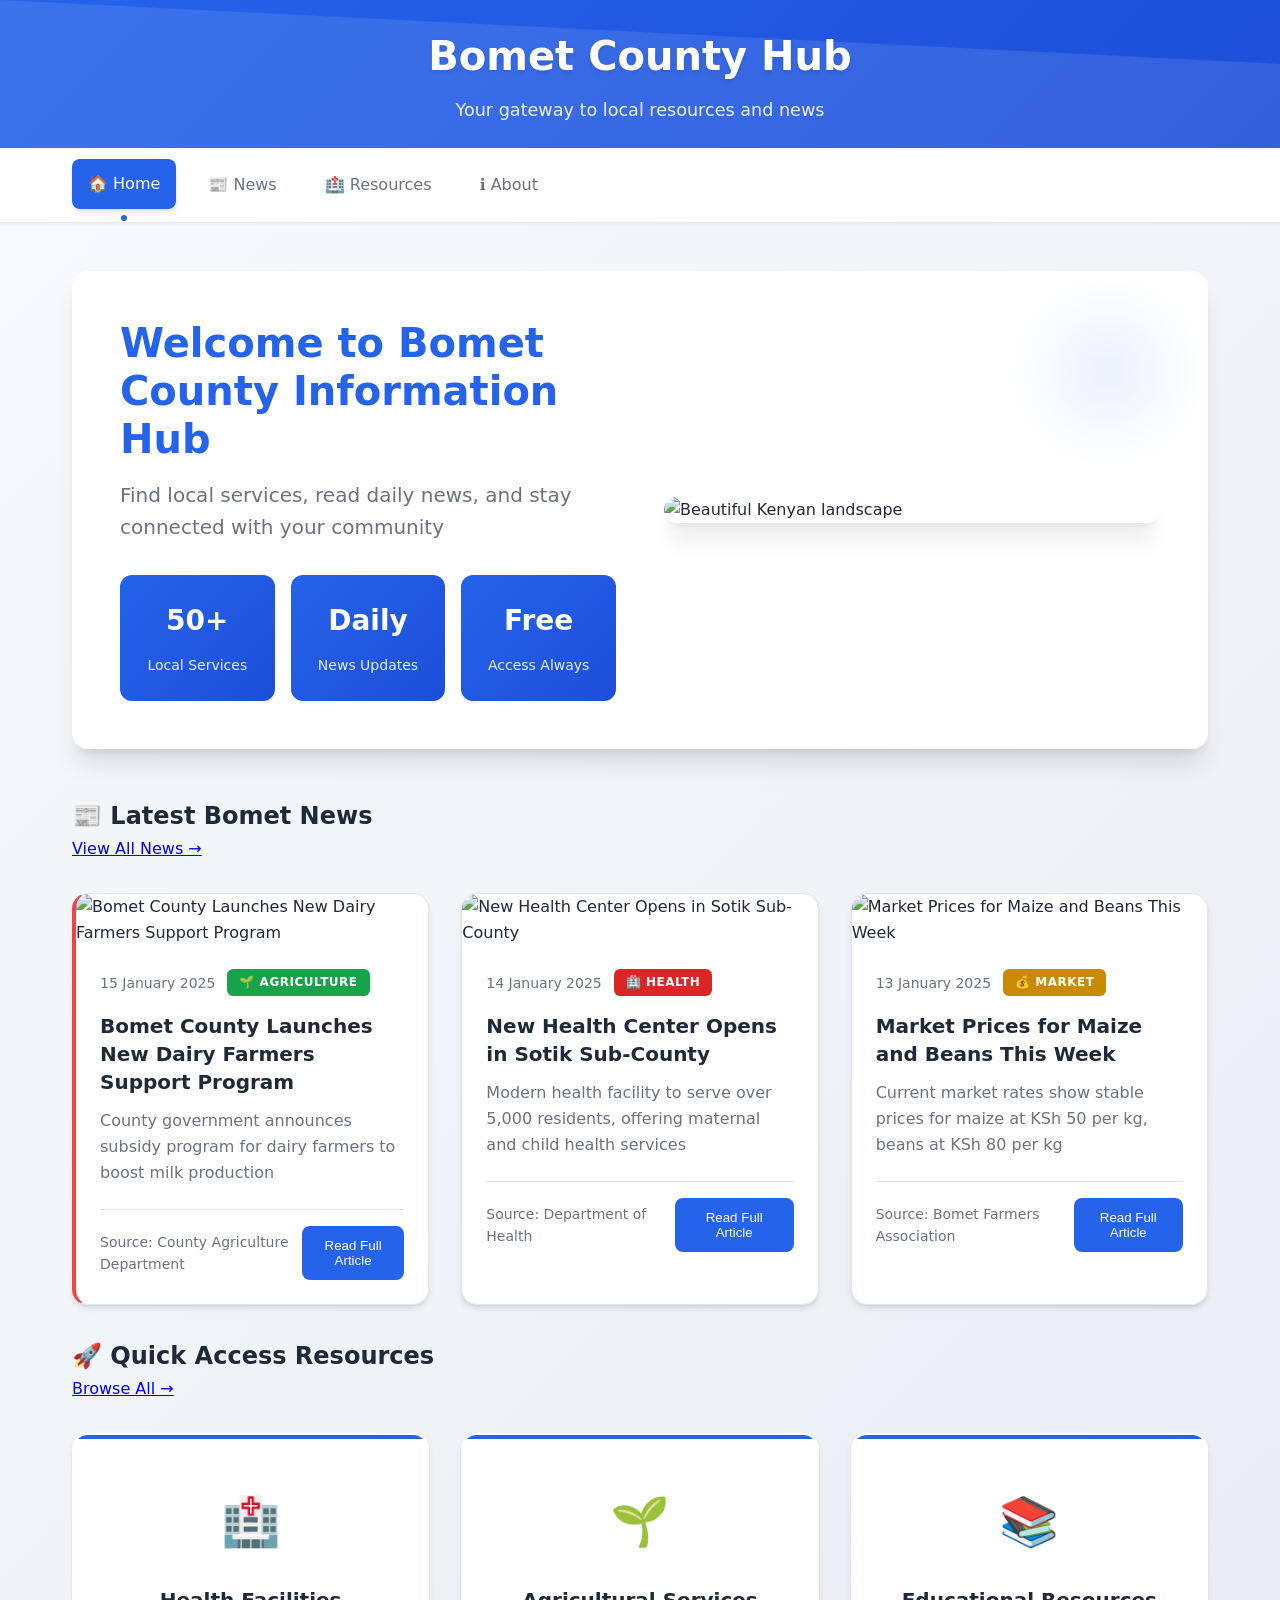
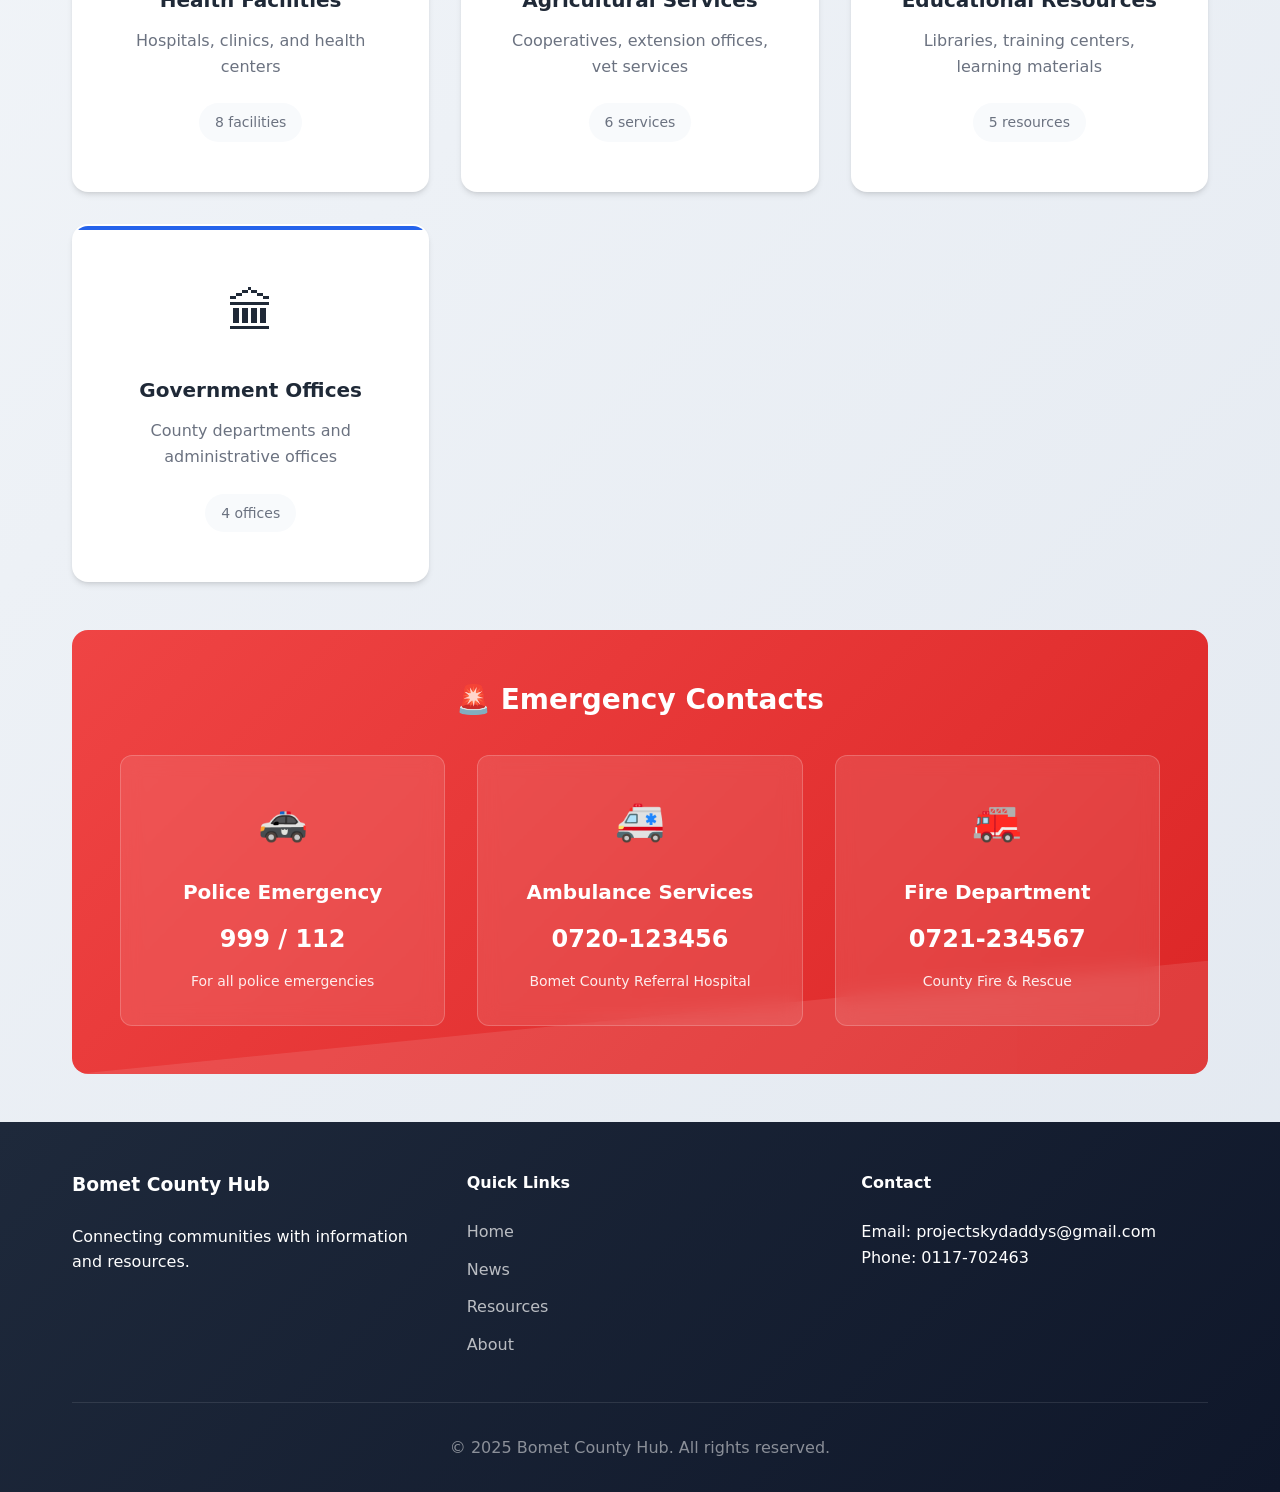
==== index.html @ f6762927 "Add files via upload" ====
<!DOCTYPE html>
<html lang="en">
<head>
    <meta charset="UTF-8">
    <meta name="viewport" content="width=device-width, initial-scale=1.0">
    <title>Bomet County Hub - Resources & News</title>
    <link rel="stylesheet" href="css/style.css">
    <link rel="icon" href="images/favicon.ico">
</head>
<body>
    <!-- Header -->
    <header class="header">
        <div class="container">
            <div class="logo-section">
                <h1 class="site-title">Bomet County Hub</h1>
                <p class="site-tagline">Your gateway to local resources and news</p>
            </div>
        </div>
    </header>

    <!-- Navigation -->
    <nav class="navbar">
        <div class="container">
            <div class="nav-links">
                <a href="index.html" class="nav-link active">🏠 Home</a>
                <a href="news.html" class="nav-link">📰 News</a>
                <a href="resources.html" class="nav-link">🏥 Resources</a>
                <a href="about.html" class="nav-link">ℹ About</a>
            </div>
        </div>
    </nav>

    <!-- Main Content -->
    <main class="main-content">
        <div class="container">
            <!-- Hero Section -->
            <section class="hero-section">
                <div class="hero-content">
                    <h2>Welcome to Bomet County Information Hub</h2>
                    <p>Find local services, read daily news, and stay connected with your community</p>
                    <div class="hero-stats">
                        <div class="stat">
                            <span class="stat-number">50+</span>
                            <span class="stat-label">Local Services</span>
                        </div>
                        <div class="stat">
                            <span class="stat-number">Daily</span>
                            <span class="stat-label">News Updates</span>
                        </div>
                        <div class="stat">
                            <span class="stat-number">Free</span>
                            <span class="stat-label">Access Always</span>
                        </div>
                    </div>
                </div>
                <div class="hero-image">
                    <img src="https://images.unsplash.com/photo-1516026672322-bc52d61a55d5?w=600&h=400&fit=crop" 
                         alt="Beautiful Kenyan landscape" 
                         class="hero-img">
                </div>
            </section>

            <!-- Latest News Section -->
            <section class="section" id="latest-news">
                <div class="section-header">
                    <h2>📰 Latest Bomet News</h2>
                    <a href="news.html" class="see-all-link">View All News →</a>
                </div>
                <div id="news-container" class="news-grid">
                    <!-- News will be loaded here by JavaScript -->
                    <div class="loading">Loading latest news...</div>
                </div>
            </section>

            <!-- Quick Resources Section -->
            <section class="section" id="quick-resources">
                <div class="section-header">
                    <h2>🚀 Quick Access Resources</h2>
                    <a href="resources.html" class="see-all-link">Browse All →</a>
                </div>
                <div class="resources-grid">
                    <a href="resources.html#health" class="resource-category-card health">
                        <div class="category-icon">🏥</div>
                        <h3>Health Facilities</h3>
                        <p>Hospitals, clinics, and health centers</p>
                        <span class="resource-count">8 facilities</span>
                    </a>
                    
                    <a href="resources.html#agriculture" class="resource-category-card agriculture">
                        <div class="category-icon">🌱</div>
                        <h3>Agricultural Services</h3>
                        <p>Cooperatives, extension offices, vet services</p>
                        <span class="resource-count">6 services</span>
                    </a>
                    
                    <a href="resources.html#education" class="resource-category-card education">
                        <div class="category-icon">📚</div>
                        <h3>Educational Resources</h3>
                        <p>Libraries, training centers, learning materials</p>
                        <span class="resource-count">5 resources</span>
                    </a>
                    
                    <a href="resources.html#government" class="resource-category-card government">
                        <div class="category-icon">🏛</div>
                        <h3>Government Offices</h3>
                        <p>County departments and administrative offices</p>
                        <span class="resource-count">4 offices</span>
                    </a>
                </div>
            </section>

            <!-- Emergency Contacts -->
            <section class="section emergency-contacts">
                <div class="section-header">
                    <h2>🚨 Emergency Contacts</h2>
                </div>
                <div class="emergency-grid">
                    <div class="emergency-card police">
                        <div class="emergency-icon">🚓</div>
                        <h3>Police Emergency</h3>
                        <p class="emergency-number">999 / 112</p>
                        <p class="emergency-desc">For all police emergencies</p>
                    </div>
                    <div class="emergency-card ambulance">
                        <div class="emergency-icon">🚑</div>
                        <h3>Ambulance Services</h3>
                        <p class="emergency-number">0720-123456</p>
                        <p class="emergency-desc">Bomet County Referral Hospital</p>
                    </div>
                    <div class="emergency-card fire">
                        <div class="emergency-icon">🚒</div>
                        <h3>Fire Department</h3>
                        <p class="emergency-number">0721-234567</p>
                        <p class="emergency-desc">County Fire & Rescue</p>
                    </div>
                </div>
            </section>
        </div>
    </main>

    <!-- Footer -->
    <footer class="footer">
        <div class="container">
            <div class="footer-content">
                <div class="footer-section">
                    <h3>Bomet County Hub</h3>
                    <p>Connecting communities with information and resources.</p>
                </div>
                <div class="footer-section">
                    <h4>Quick Links</h4>
                    <a href="index.html">Home</a>
                    <a href="news.html">News</a>
                    <a href="resources.html">Resources</a>
                    <a href="about.html">About</a>
                </div>
                <div class="footer-section">
                    <h4>Contact</h4>
                    <p>Email: projectskydaddys@gmail.com</p>
                    <p>Phone: 0117-702463 </p>
                </div>
            </div>
            <div class="footer-bottom">
                <p>&copy; 2025 Bomet County Hub. All rights reserved.</p>
            </div>
        </div>
    </footer>

    <!-- JavaScript -->
    <script src="js/news.js"></script>
    <script src="js/app.js"></script>
</body>
</html>
---- css/style.css ----
/* css/style.css - MOBILE-FIRST & PROFESSIONAL REDESIGN */

/* ===== MODERN CSS VARIABLES ===== */
:root {
  /* Vibrant but Professional Color Palette */
  --primary-color: #2563eb;      /* Bright blue - trustworthy */
  --primary-dark: #1d4ed8;       /* Darker blue */
  --primary-light: #3b82f6;      /* Lighter blue */
  --secondary-color: #f59e0b;    /* Amber - energetic */
  --accent-color: #ef4444;       /* Red - important alerts */
  --success-color: #10b981;      /* Green - positive */
  
  /* Neutral Colors */
  --text-dark: #1f2937;          /* Almost black */
  --text-light: #6b7280;         /* Gray text */
  --background-light: #f8fafc;   /* Light background */
  --white: #ffffff;
  --border-color: #e5e7eb;
  
  /* Category Colors - More Vibrant */
  --health-color: #dc2626;       /* Red */
  --agriculture-color: #16a34a;  /* Green */
  --education-color: #2563eb;    /* Blue */
  --government-color: #ea580c;   /* Orange */
  --market-color: #ca8a04;       /* Yellow */
  --weather-color: #7c3aed;      /* Purple */
  --infrastructure-color: #0891b2; /* Cyan */
  
  /* Modern Shadows */
  --shadow-sm: 0 1px 2px 0 rgb(0 0 0 / 0.05);
  --shadow: 0 4px 6px -1px rgb(0 0 0 / 0.1), 0 2px 4px -2px rgb(0 0 0 / 0.1);
  --shadow-md: 0 10px 15px -3px rgb(0 0 0 / 0.1), 0 4px 6px -4px rgb(0 0 0 / 0.1);
  --shadow-lg: 0 20px 25px -5px rgb(0 0 0 / 0.1), 0 8px 10px -6px rgb(0 0 0 / 0.1);
  
  /* Modern Spacing */
  --space-xs: 0.5rem;
  --space-sm: 0.75rem;
  --space-md: 1rem;
  --space-lg: 1.5rem;
  --space-xl: 2rem;
  --space-2xl: 3rem;
  
  /* Border Radius */
  --radius-sm: 0.375rem;
  --radius-md: 0.5rem;
  --radius-lg: 0.75rem;
  --radius-xl: 1rem;
  
  /* Typography */
  --font-family: 'Inter', 'Segoe UI', system-ui, sans-serif;
  --line-height: 1.6;
}

/* ===== CSS RESET & BASE STYLES ===== */
*, *::before, *::after {
  margin: 0;
  padding: 0;
  box-sizing: border-box;
}

html {
  scroll-behavior: smooth;
  font-size: 16px;
}

body {
  font-family: var(--font-family);
  line-height: var(--line-height);
  color: var(--text-dark);
  background: linear-gradient(135deg, #f8fafc 0%, #e2e8f0 100%);
  min-height: 100vh;
}

/* ===== IMPROVED CONTAINER ===== */
.container {
  max-width: 1200px;
  margin: 0 auto;
  padding: 0 var(--space-md);
}

/* ===== ENHANCED HEADER ===== */
.header {
  background: linear-gradient(135deg, var(--primary-color), var(--primary-dark));
  color: var(--white);
  padding: var(--space-lg) 0;
  box-shadow: var(--shadow-lg);
  position: relative;
  overflow: hidden;
}

.header::before {
  content: '';
  position: absolute;
  top: 0;
  left: 0;
  right: 0;
  bottom: 0;
  background: url('data:image/svg+xml,<svg xmlns="http://www.w3.org/2000/svg" viewBox="0 0 1000 100" fill="%23ffffff" opacity="0.1"><polygon points="0,0 1000,50 1000,100 0,100"/></svg>');
  background-size: cover;
}

.logo-section {
  text-align: center;
  position: relative;
  z-index: 2;
}

.site-title {
  font-size: clamp(1.75rem, 4vw, 2.5rem);
  font-weight: 700;
  margin-bottom: var(--space-xs);
  color: var(--white);
  text-shadow: 0 2px 4px rgba(0,0,0,0.1);
}

.site-tagline {
  font-size: clamp(0.9rem, 2vw, 1.1rem);
  color: rgba(255, 255, 255, 0.9);
  margin-bottom: 0;
  font-weight: 400;
}

/* ===== MODERN NAVIGATION ===== */
.navbar {
  background: var(--white);
  border-bottom: 1px solid var(--border-color);
  position: sticky;
  top: 0;
  z-index: 1000;
  box-shadow: var(--shadow-sm);
  backdrop-filter: blur(10px);
}

.nav-links {
  display: flex;
  justify-content: center;
  gap: var(--space-md);
  padding: var(--space-sm) 0;
  flex-wrap: wrap;
}

.nav-link {
  padding: var(--space-sm) var(--space-md);
  border-radius: var(--radius-md);
  font-weight: 500;
  transition: all 0.3s ease;
  color: var(--text-light);
  position: relative;
  text-decoration: none;
}

.nav-link:hover,
.nav-link.active {
  background: var(--primary-color);
  color: var(--white);
  transform: translateY(-1px);
  box-shadow: var(--shadow);
}

.nav-link.active::after {
  content: '';
  position: absolute;
  bottom: -12px;
  left: 50%;
  transform: translateX(-50%);
  width: 6px;
  height: 6px;
  background: var(--primary-color);
  border-radius: 50%;
}

/* ===== ENHANCED HERO SECTION ===== */
.hero-section {
  display: grid;
  grid-template-columns: 1fr;
  gap: var(--space-2xl);
  margin: var(--space-2xl) 0;
  padding: var(--space-2xl);
  background: var(--white);
  border-radius: var(--radius-xl);
  box-shadow: var(--shadow-lg);
  position: relative;
  overflow: hidden;
}

.hero-section::before {
  content: '';
  position: absolute;
  top: 0;
  right: 0;
  width: 200px;
  height: 200px;
  background: radial-gradient(circle, var(--primary-light) 0%, transparent 70%);
  opacity: 0.1;
  border-radius: 50%;
}

.hero-content h2 {
  font-size: clamp(1.75rem, 4vw, 2.5rem);
  color: var(--primary-color);
  margin-bottom: var(--space-md);
  line-height: 1.2;
  font-weight: 700;
}

.hero-content p {
  font-size: clamp(1rem, 2vw, 1.25rem);
  color: var(--text-light);
  margin-bottom: var(--space-xl);
}

.hero-stats {
  display: grid;
  grid-template-columns: repeat(auto-fit, minmax(120px, 1fr));
  gap: var(--space-md);
  margin-top: var(--space-xl);
}

.stat {
  text-align: center;
  padding: var(--space-lg);
  background: linear-gradient(135deg, var(--primary-color), var(--primary-dark));
  border-radius: var(--radius-lg);
  color: var(--white);
  transition: transform 0.3s ease;
}

.stat:hover {
  transform: translateY(-3px);
}

.stat-number {
  display: block;
  font-size: 1.75rem;
  font-weight: 700;
  margin-bottom: var(--space-xs);
}

.stat-label {
  font-size: 0.875rem;
  opacity: 0.9;
}

.hero-image {
  display: flex;
  align-items: center;
  justify-content: center;
}

.hero-img {
  width: 100%;
  max-width: 500px;
  height: auto;
  border-radius: var(--radius-xl);
  box-shadow: var(--shadow-lg);
  transition: transform 0.3s ease;
}

.hero-img:hover {
  transform: scale(1.02);
}

/* ===== MODERN NEWS GRID ===== */
.news-grid {
  display: grid;
  grid-template-columns: repeat(auto-fit, minmax(min(100%, 350px), 1fr));
  gap: var(--space-xl);
  margin: var(--space-xl) 0;
}

.news-card {
  background: var(--white);
  border-radius: var(--radius-xl);
  overflow: hidden;
  box-shadow: var(--shadow);
  transition: all 0.3s ease;
  border: 1px solid var(--border-color);
  position: relative;
}

.news-card:hover {
  transform: translateY(-5px);
  box-shadow: var(--shadow-lg);
}

.news-card.important {
  border-left: 4px solid var(--accent-color);
}

.news-image {
  width: 100%;
  height: 200px;
  object-fit: cover;
  transition: transform 0.3s ease;
}

.news-card:hover .news-image {
  transform: scale(1.05);
}

.news-content {
  padding: var(--space-lg);
}

.news-meta {
  display: flex;
  align-items: center;
  gap: var(--space-sm);
  margin-bottom: var(--space-md);
  font-size: 0.875rem;
  color: var(--text-light);
  flex-wrap: wrap;
}

.news-category {
  padding: 4px 12px;
  border-radius: var(--radius-sm);
  font-size: 0.75rem;
  font-weight: 600;
  color: var(--white);
  text-transform: uppercase;
  letter-spacing: 0.5px;
}

.news-category.agriculture { background: var(--agriculture-color); }
.news-category.health { background: var(--health-color); }
.news-category.education { background: var(--education-color); }
.news-category.infrastructure { background: var(--infrastructure-color); }
.news-category.market { background: var(--market-color); }
.news-category.weather { background: var(--weather-color); }

.news-card h3 {
  margin-bottom: var(--space-sm);
  color: var(--text-dark);
  font-size: 1.25rem;
  font-weight: 600;
  line-height: 1.4;
}

.news-summary {
  color: var(--text-light);
  margin-bottom: var(--space-lg);
  line-height: 1.6;
}

.news-footer {
  display: flex;
  justify-content: space-between;
  align-items: center;
  margin-top: var(--space-md);
  padding-top: var(--space-md);
  border-top: 1px solid var(--border-color);
}

.news-source {
  font-size: 0.875rem;
  color: var(--text-light);
}

.read-more-btn {
  padding: var(--space-sm) var(--space-md);
  background: var(--primary-color);
  color: var(--white);
  border: none;
  border-radius: var(--radius-md);
  cursor: pointer;
  font-weight: 500;
  transition: all 0.3s ease;
  text-decoration: none;
  display: inline-block;
}

.read-more-btn:hover {
  background: var(--primary-dark);
  transform: translateY(-1px);
  box-shadow: var(--shadow);
}

/* ===== ENHANCED RESOURCES GRID ===== */
.resources-grid {
  display: grid;
  grid-template-columns: repeat(auto-fit, minmax(min(100%, 280px), 1fr));
  gap: var(--space-xl);
  margin: var(--space-xl) 0;
}

.resource-category-card {
  background: var(--white);
  padding: var(--space-2xl);
  border-radius: var(--radius-xl);
  text-align: center;
  box-shadow: var(--shadow);
  transition: all 0.3s ease;
  border: 2px solid transparent;
  text-decoration: none;
  color: inherit;
  position: relative;
  overflow: hidden;
}

.resource-category-card::before {
  content: '';
  position: absolute;
  top: 0;
  left: 0;
  right: 0;
  height: 4px;
  background: var(--primary-color);
}

.resource-category-card:hover {
  transform: translateY(-5px);
  box-shadow: var(--shadow-lg);
}

.resource-category-card.health:hover { border-color: var(--health-color); }
.resource-category-card.agriculture:hover { border-color: var(--agriculture-color); }
.resource-category-card.education:hover { border-color: var(--education-color); }
.resource-category-card.government:hover { border-color: var(--government-color); }

.category-icon {
  font-size: 3rem;
  margin-bottom: var(--space-lg);
  display: block;
}

.resource-category-card h3 {
  margin-bottom: var(--space-sm);
  color: var(--text-dark);
  font-size: 1.25rem;
  font-weight: 600;
}

.resource-category-card p {
  color: var(--text-light);
  margin-bottom: var(--space-lg);
  line-height: 1.6;
}

.resource-count {
  display: inline-block;
  padding: var(--space-xs) var(--space-md);
  background: var(--background-light);
  border-radius: 20px;
  font-size: 0.875rem;
  color: var(--text-light);
  font-weight: 500;
}

/* ===== MODERN EMERGENCY CONTACTS ===== */
.emergency-contacts {
  background: linear-gradient(135deg, #ef4444, #dc2626);
  color: var(--white);
  padding: var(--space-2xl);
  border-radius: var(--radius-xl);
  margin: var(--space-2xl) 0;
  position: relative;
  overflow: hidden;
}

.emergency-contacts::before {
  content: '';
  position: absolute;
  top: 0;
  left: 0;
  right: 0;
  bottom: 0;
  background: url('data:image/svg+xml,<svg xmlns="http://www.w3.org/2000/svg" viewBox="0 0 1000 100" fill="%23ffffff" opacity="0.1"><polygon points="0,100 1000,0 1000,100"/></svg>');
  background-size: cover;
}

.emergency-contacts h2 {
  color: var(--white);
  text-align: center;
  margin-bottom: var(--space-xl);
  font-size: 1.75rem;
  font-weight: 700;
}

.emergency-grid {
  display: grid;
  grid-template-columns: repeat(auto-fit, minmax(min(100%, 250px), 1fr));
  gap: var(--space-xl);
}

.emergency-card {
  background: rgba(255, 255, 255, 0.1);
  padding: var(--space-xl);
  border-radius: var(--radius-lg);
  text-align: center;
  backdrop-filter: blur(10px);
  border: 1px solid rgba(255, 255, 255, 0.2);
  transition: transform 0.3s ease;
}

.emergency-card:hover {
  transform: translateY(-3px);
}

.emergency-icon {
  font-size: 2.5rem;
  margin-bottom: var(--space-lg);
  display: block;
}

.emergency-card h3 {
  color: var(--white);
  margin-bottom: var(--space-sm);
  font-size: 1.25rem;
  font-weight: 600;
}

.emergency-number {
  font-size: 1.5rem;
  font-weight: 700;
  color: var(--white);
  margin-bottom: var(--space-sm);
  display: block;
}

.emergency-desc {
  color: rgba(255, 255, 255, 0.9);
  font-size: 0.875rem;
  margin-bottom: 0;
}

/* ===== IMPROVED SEARCH & FILTERS ===== */
.search-section {
  margin: var(--space-xl) 0;
}

.search-container {
  display: flex;
  max-width: 500px;
  margin: 0 auto;
  box-shadow: var(--shadow-lg);
  border-radius: var(--radius-lg);
  overflow: hidden;
  background: var(--white);
}

.search-input {
  flex: 1;
  padding: var(--space-lg);
  border: none;
  font-size: 1rem;
  background: transparent;
}

.search-input:focus {
  outline: none;
}

.search-btn {
  padding: var(--space-lg) var(--space-xl);
  background: var(--primary-color);
  color: var(--white);
  border: none;
  cursor: pointer;
  transition: background 0.3s ease;
  font-weight: 500;
}

.search-btn:hover {
  background: var(--primary-dark);
}

.news-filter, .resource-categories-nav {
  display: flex;
  flex-wrap: wrap;
  gap: var(--space-sm);
  justify-content: center;
  margin: var(--space-xl) 0;
  padding: var(--space-lg);
  background: var(--white);
  border-radius: var(--radius-xl);
  box-shadow: var(--shadow);
}

.filter-btn, .category-nav-btn {
  padding: var(--space-sm) var(--space-lg);
  border: 2px solid var(--border-color);
  background: var(--white);
  border-radius: var(--radius-md);
  cursor: pointer;
  transition: all 0.3s ease;
  font-weight: 500;
  color: var(--text-light);
}

.filter-btn:hover, .category-nav-btn:hover,
.filter-btn.active, .category-nav-btn.active {
  background: var(--primary-color);
  color: var(--white);
  border-color: var(--primary-color);
  transform: translateY(-1px);
}

/* ===== ENHANCED CONTACT SECTION ===== */
.contact-section {
  background: var(--white);
  padding: var(--space-2xl);
  border-radius: var(--radius-xl);
  box-shadow: var(--shadow-lg);
  margin: var(--space-2xl) 0;
}

.contact-methods {
  display: grid;
  grid-template-columns: repeat(auto-fit, minmax(min(100%, 300px), 1fr));
  gap: var(--space-xl);
  margin: var(--space-xl) 0;
}

.contact-method {
  display: flex;
  align-items: flex-start;
  gap: var(--space-lg);
  padding: var(--space-xl);
  background: var(--background-light);
  border-radius: var(--radius-lg);
  transition: all 0.3s ease;
  border-left: 4px solid var(--primary-color);
}

.contact-method:hover {
  transform: translateY(-3px);
  box-shadow: var(--shadow);
  background: var(--white);
}

.contact-icon {
  font-size: 2rem;
  flex-shrink: 0;
}

.contact-details h3 {
  margin: 0 0 var(--space-sm) 0;
  color: var(--primary-color);
  font-size: 1.25rem;
  font-weight: 600;
}

.contact-number, .contact-handle, .contact-email {
  font-family: 'Courier New', monospace;
  font-size: 1.1rem;
  color: var(--text-dark);
  margin: var(--space-sm) 0;
  padding: var(--space-sm);
  background: var(--white);
  border-radius: var(--radius-md);
  border: 1px solid var(--border-color);
  display: inline-block;
}

.contact-btn {
  display: inline-block;
  padding: var(--space-sm) var(--space-lg);
  background: var(--primary-color);
  color: var(--white);
  text-decoration: none;
  border-radius: var(--radius-md);
  font-weight: 500;
  transition: all 0.3s ease;
  margin-top: var(--space-sm);
  border: none;
  cursor: pointer;
}

.contact-btn:hover {
  background: var(--primary-dark);
  transform: translateY(-1px);
  box-shadow: var(--shadow);
}

.whatsapp-btn {
  background: #25D366;
}

.whatsapp-btn:hover {
  background: #128C7E;
}

.instagram-btn {
  background: #E4405F;
}

.instagram-btn:hover {
  background: #C13584;
}

.privacy-notice {
  background: linear-gradient(135deg, var(--primary-color), var(--primary-dark));
  color: var(--white);
  padding: var(--space-xl);
  border-radius: var(--radius-lg);
  margin-top: var(--space-xl);
  text-align: center;
}

.privacy-notice h3 {
  color: var(--white);
  margin-bottom: var(--space-sm);
}

/* ===== MODERN FOOTER ===== */
.footer {
  background: linear-gradient(135deg, #1e293b, #0f172a);
  color: var(--white);
  padding: var(--space-2xl) 0 var(--space-xl);
  margin-top: var(--space-2xl);
}

.footer-content {
  display: grid;
  grid-template-columns: repeat(auto-fit, minmax(min(100%, 250px), 1fr));
  gap: var(--space-2xl);
  margin-bottom: var(--space-xl);
}

.footer-section h3, .footer-section h4 {
  color: var(--white);
  margin-bottom: var(--space-lg);
  font-weight: 600;
}

.footer-section a {
  color: rgba(255, 255, 255, 0.7);
  display: block;
  margin-bottom: var(--space-sm);
  text-decoration: none;
  transition: color 0.3s ease;
}

.footer-section a:hover {
  color: var(--white);
}

.footer-bottom {
  text-align: center;
  padding-top: var(--space-xl);
  border-top: 1px solid rgba(255, 255, 255, 0.1);
  color: rgba(255, 255, 255, 0.5);
}

/* ===== MOBILE-FIRST RESPONSIVE DESIGN ===== */
@media (max-width: 768px) {
  .container {
    padding: 0 var(--space-sm);
  }
  
  .nav-links {
    flex-direction: column;
    gap: var(--space-xs);
  }
  
  .hero-section {
    padding: var(--space-lg);
    margin: var(--space-lg) 0;
  }
  
  .hero-stats {
    grid-template-columns: 1fr;
  }
  
  .news-filter, .resource-categories-nav {
    flex-direction: column;
    align-items: stretch;
  }
  
  .filter-btn, .category-nav-btn {
    text-align: center;
  }
  
  .search-container {
    flex-direction: column;
  }
  
  .contact-methods {
    grid-template-columns: 1fr;
  }
  
  .contact-method {
    flex-direction: column;
    text-align: center;
  }
  
  .emergency-grid {
    grid-template-columns: 1fr;
  }
}

@media (min-width: 769px) {
  .hero-section {
    grid-template-columns: 1fr 1fr;
    align-items: center;
  }
  
  .nav-links {
    justify-content: flex-start;
  }
}

@media (min-width: 1024px) {
  .container {
    padding: 0 var(--space-xl);
  }
}

/* ===== SMOOTH ANIMATIONS ===== */
@keyframes fadeInUp {
  from {
    opacity: 0;
    transform: translateY(30px);
  }
  to {
    opacity: 1;
    transform: translateY(0);
  }
}

@keyframes slideInLeft {
  from {
    opacity: 0;
    transform: translateX(-30px);
  }
  to {
    opacity: 1;
    transform: translateX(0);
  }
}

.fade-in {
  animation: fadeInUp 0.6s ease-out;
}

.slide-in {
  animation: slideInLeft 0.6s ease-out;
}

/* ===== LOADING & UTILITY STYLES ===== */
.loading {
  text-align: center;
  padding: var(--space-2xl);
  color: var(--text-light);
  font-style: italic;
}

.hidden {
  display: none !important;
}

.text-center {
  text-align: center;
}

/* ===== PRINT STYLES ===== */
@media print {
  .navbar, .footer, .search-section, .news-filter, .resource-categories-nav {
    display: none;
  }
  
  .news-card, .resource-item {
    break-inside: avoid;
    box-shadow: none;
    border: 1px solid #ccc;
  }
}
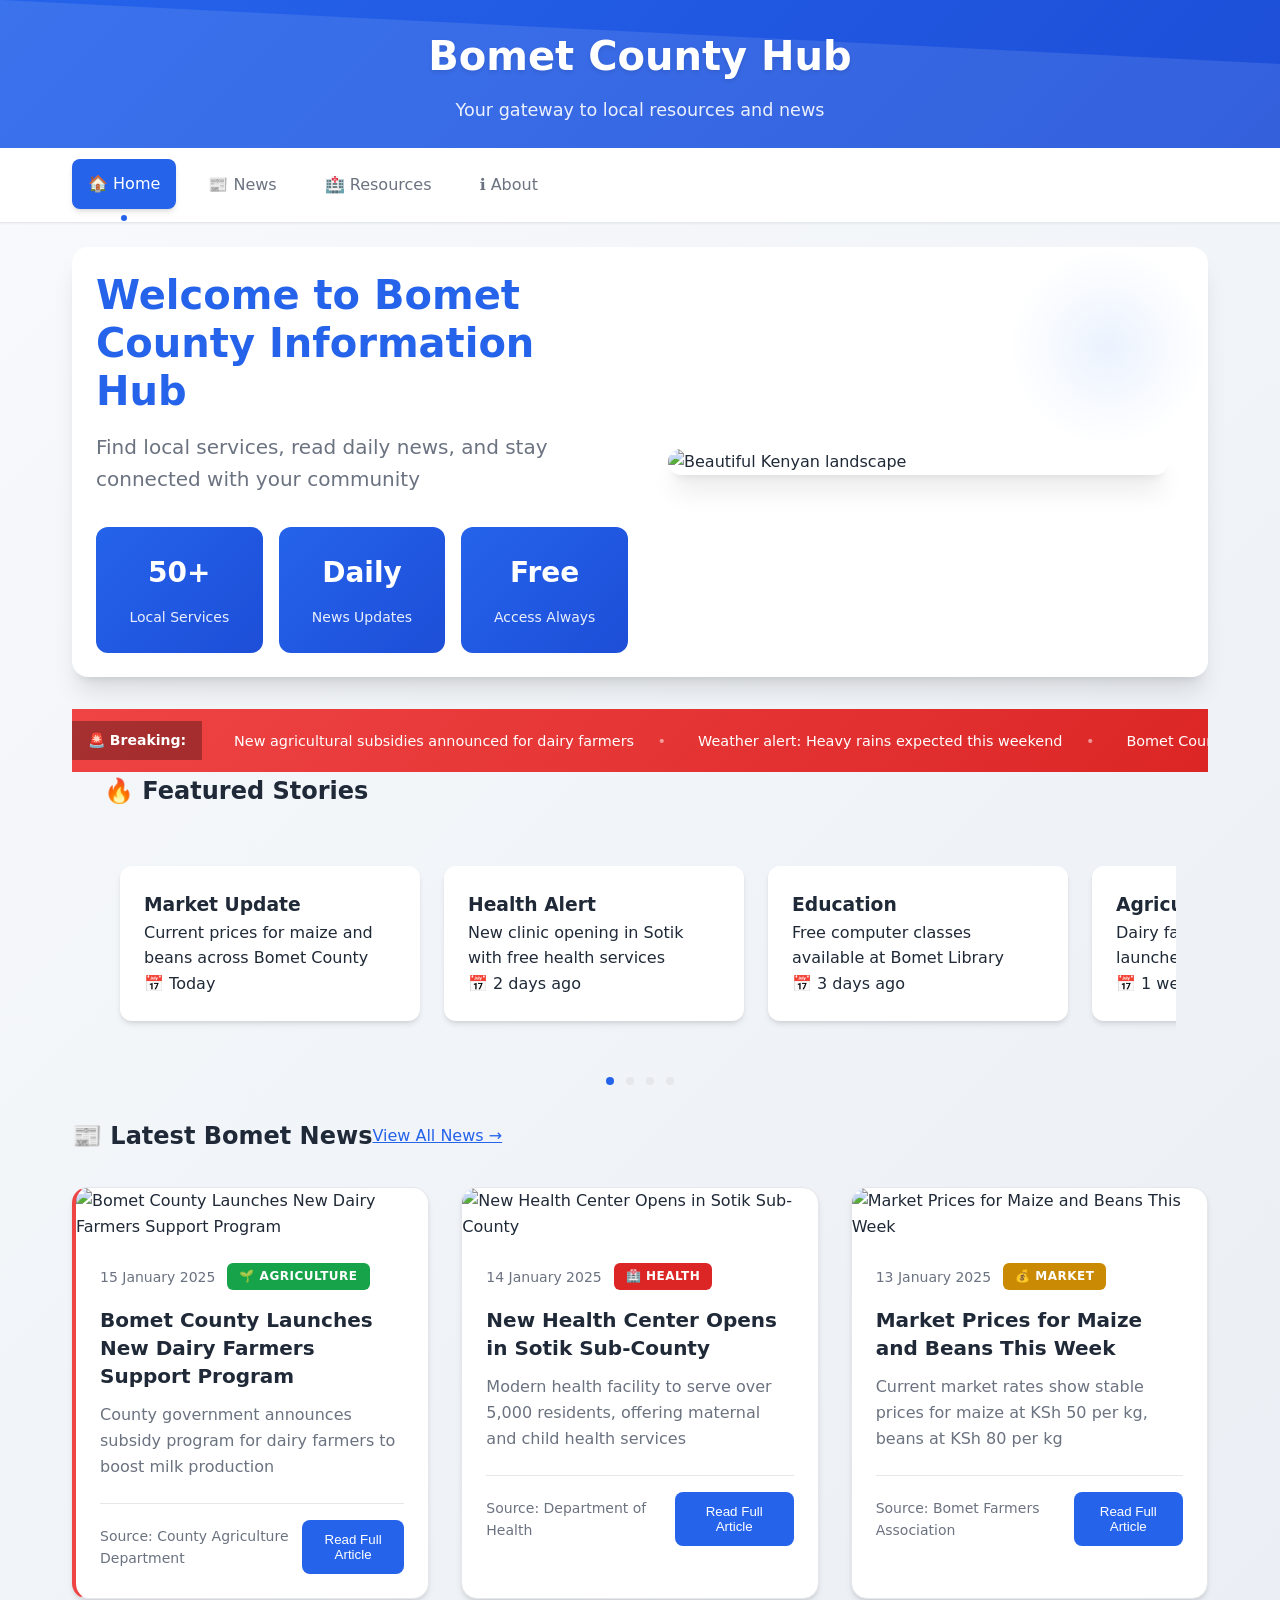
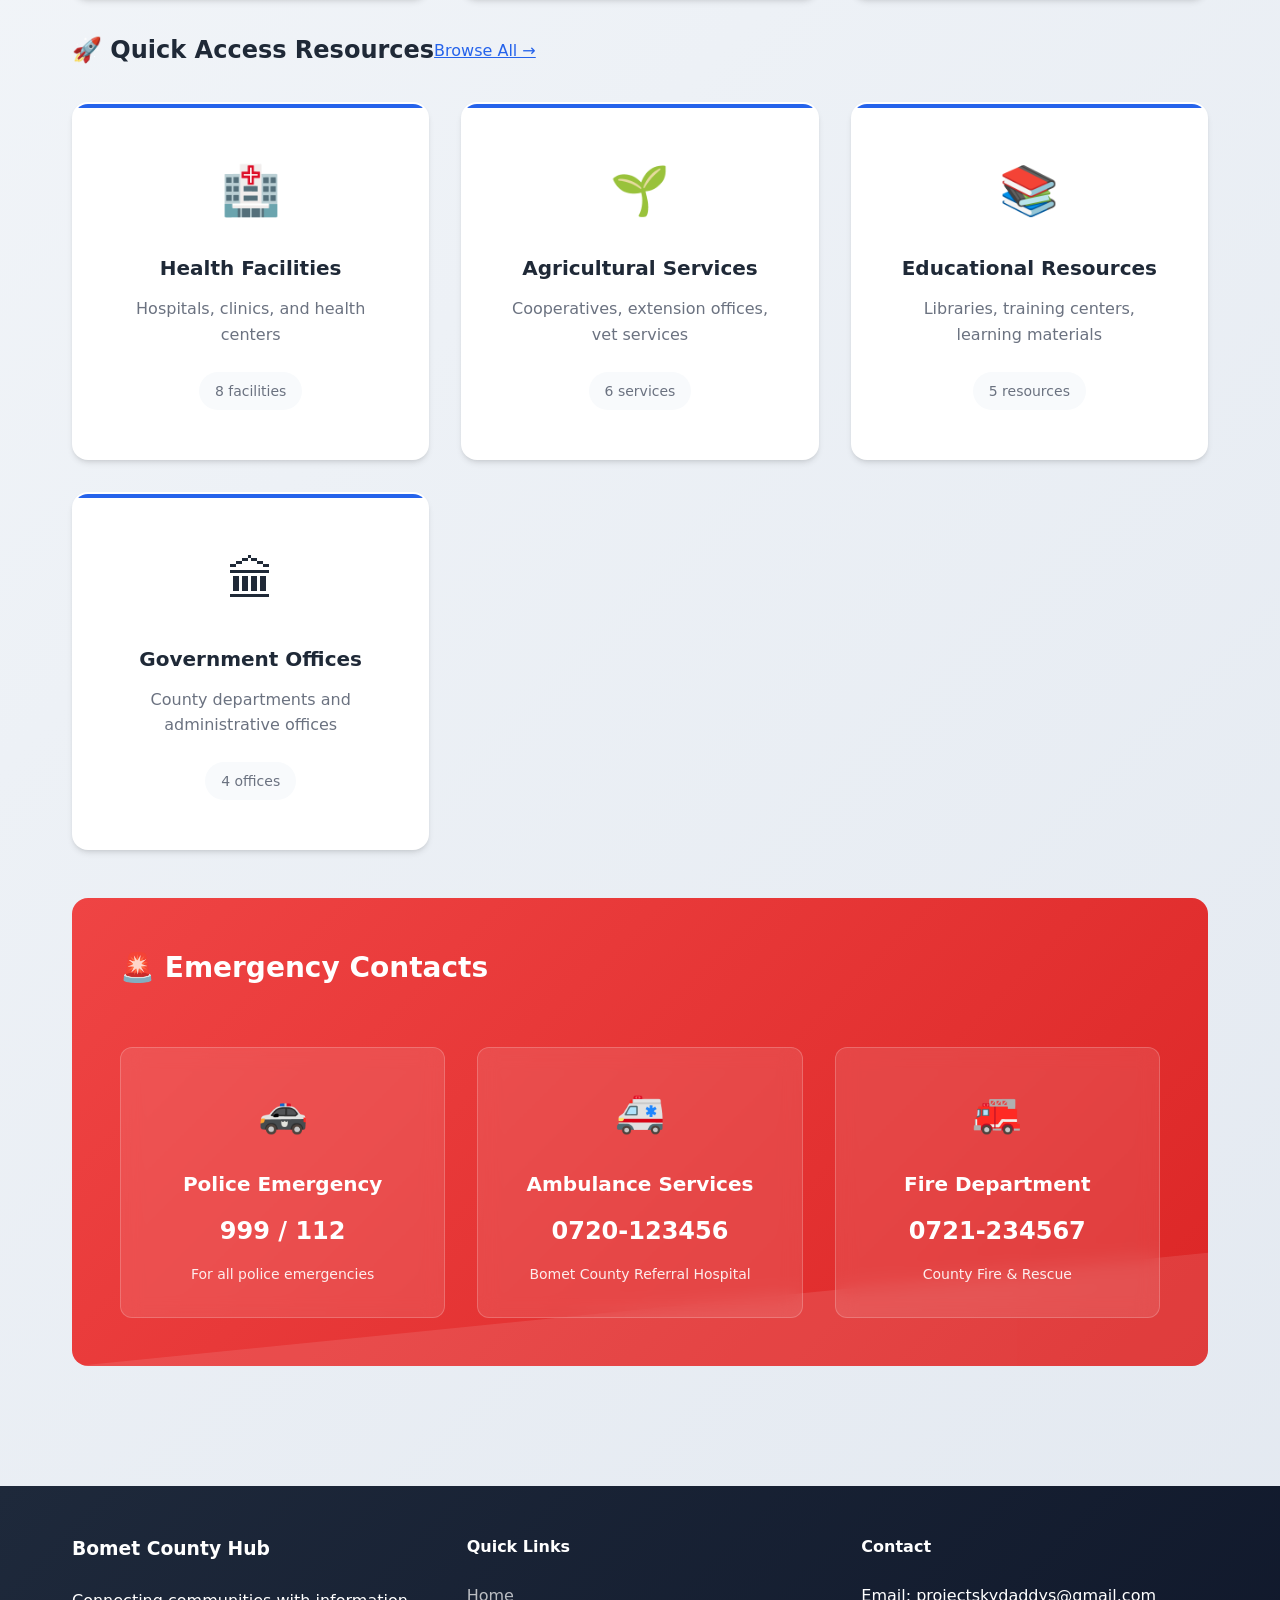
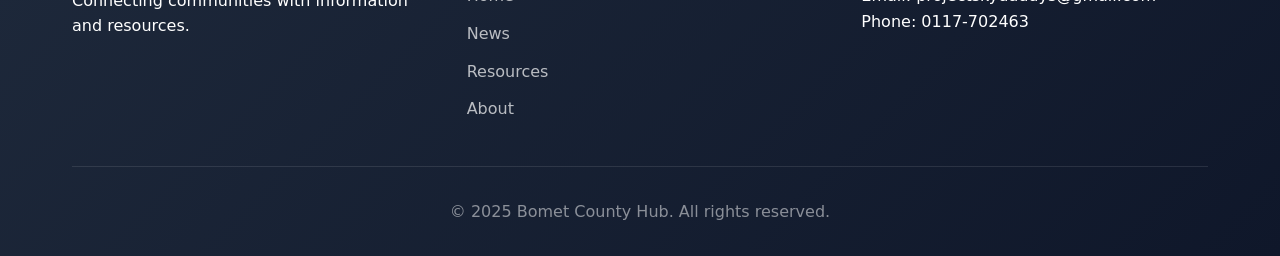
==== commit 74532a94: "Update index.html" ====
--- a/index.html
+++ b/index.html
@@ -61,6 +61,57 @@
             </section>
 
             <!-- Latest News Section -->
+            <!-- Breaking News Ticker -->
+<section class="news-ticker">
+    <div class="ticker-label">🚨 Breaking:</div>
+    <div class="ticker-container">
+        <div class="ticker-content">
+            <span class="ticker-item">New agricultural subsidies announced for dairy farmers</span>
+            <span class="ticker-item">Weather alert: Heavy rains expected this weekend</span>
+            <span class="ticker-item">Bomet County launches digital literacy program</span>
+            <span class="ticker-item">Road construction update on B5 highway</span>
+        </div>
+    </div>
+</section>
+
+<!-- Horizontal Featured News Section -->
+<section class="section">
+    <div class="container">
+        <div class="section-header">
+            <h2>🔥 Featured Stories</h2>
+        </div>
+        <div class="horizontal-scroll-section">
+            <div class="horizontal-scroll-container">
+                <div class="horizontal-scroll-item">
+                    <h3>Market Update</h3>
+                    <p>Current prices for maize and beans across Bomet County</p>
+                    <span class="news-date">📅 Today</span>
+                </div>
+                <div class="horizontal-scroll-item">
+                    <h3>Health Alert</h3>
+                    <p>New clinic opening in Sotik with free health services</p>
+                    <span class="news-date">📅 2 days ago</span>
+                </div>
+                <div class="horizontal-scroll-item">
+                    <h3>Education</h3>
+                    <p>Free computer classes available at Bomet Library</p>
+                    <span class="news-date">📅 3 days ago</span>
+                </div>
+                <div class="horizontal-scroll-item">
+                    <h3>Agriculture</h3>
+                    <p>Dairy farmers support program launched by county</p>
+                    <span class="news-date">📅 1 week ago</span>
+                </div>
+            </div>
+        </div>
+        <div class="scroll-indicators">
+            <div class="scroll-indicator active"></div>
+            <div class="scroll-indicator"></div>
+            <div class="scroll-indicator"></div>
+            <div class="scroll-indicator"></div>
+        </div>
+    </div>
+</section>
             <section class="section" id="latest-news">
                 <div class="section-header">
                     <h2>📰 Latest Bomet News</h2>
@@ -169,4 +220,5 @@
     <script src="js/news.js"></script>
     <script src="js/app.js"></script>
 </body>
-</html>+
+</html>
--- a/css/style.css
+++ b/css/style.css
@@ -120,7 +120,7 @@
   font-weight: 400;
 }
 
-/* ===== MODERN NAVIGATION ===== */
+/* ===== STICKY MINIMIZING NAVBAR ===== */
 .navbar {
   background: var(--white);
   border-bottom: 1px solid var(--border-color);
@@ -129,6 +129,81 @@
   z-index: 1000;
   box-shadow: var(--shadow-sm);
   backdrop-filter: blur(10px);
+  transition: all 0.3s ease;
+}
+
+/* Minimized navbar state */
+.navbar.minimized {
+  padding: 0.25rem 0;
+  box-shadow: var(--shadow-lg);
+}
+
+.navbar.minimized .nav-links {
+  padding: 0.25rem 0;
+}
+
+.navbar.minimized .nav-link {
+  padding: 0.5rem 1rem;
+  font-size: 0.9rem;
+}
+
+.navbar.minimized .site-title {
+  font-size: 1.1rem;
+  margin-bottom: 0;
+}
+
+.navbar.minimized .site-tagline {
+  display: none; /* Hide tagline when minimized */
+}
+
+/* Logo section in navbar */
+.navbar .logo-section {
+  transition: all 0.3s ease;
+}
+
+.navbar.minimized .logo-section {
+  text-align: left;
+  margin-right: auto;
+}
+
+/* Container for navbar content */
+.navbar-container {
+  display: flex;
+  align-items: center;
+  justify-content: space-between;
+  transition: all 0.3s ease;
+}
+
+.navbar.minimized .navbar-container {
+  align-items: center;
+}
+
+/* Minimized logo styles */
+.minimized-logo {
+  display: none;
+  font-weight: 600;
+  color: var(--primary-color);
+}
+
+.navbar.minimized .minimized-logo {
+  display: block;
+}
+
+/* Ensure proper spacing */
+.navbar-container {
+  display: flex;
+  align-items: center;
+  justify-content: center;
+  position: relative;
+}
+
+.navbar.minimized .navbar-container {
+  justify-content: space-between;
+}
+
+/* Smooth transitions for all elements */
+.navbar * {
+  transition: all 0.3s ease;
 }
 
 .nav-links {
@@ -169,13 +244,205 @@
   border-radius: 50%;
 }
 
-/* ===== ENHANCED HERO SECTION ===== */
+/* ===== BREAKING NEWS TICKER ===== */
+.news-ticker {
+  background: linear-gradient(135deg, var(--accent-color), #dc2626);
+  color: var(--white);
+  padding: var(--space-sm) 0;
+  display: flex;
+  align-items: center;
+  overflow: hidden;
+  position: relative;
+}
+
+.ticker-label {
+  background: rgba(0, 0, 0, 0.3);
+  padding: var(--space-xs) var(--space-md);
+  font-weight: 600;
+  font-size: 0.875rem;
+  white-space: nowrap;
+  z-index: 2;
+}
+
+.ticker-container {
+  flex: 1;
+  overflow: hidden;
+  position: relative;
+}
+
+.ticker-content {
+  display: inline-flex;
+  animation: ticker-scroll 30s linear infinite;
+  white-space: nowrap;
+}
+
+.ticker-item {
+  padding: 0 var(--space-xl);
+  font-size: 0.9rem;
+  position: relative;
+}
+
+.ticker-item:not(:last-child)::after {
+  content: "•";
+  position: absolute;
+  right: 0;
+  color: rgba(255, 255, 255, 0.5);
+}
+
+@keyframes ticker-scroll {
+  0% {
+    transform: translateX(100%);
+  }
+  100% {
+    transform: translateX(-100%);
+  }
+}
+
+/* Pause on hover */
+.news-ticker:hover .ticker-content {
+  animation-play-state: paused;
+}
+
+/* ===== HORIZONTAL SCROLLING SECTIONS ===== */
+.horizontal-scroll-section {
+  overflow-x: auto;
+  overflow-y: hidden;
+  white-space: nowrap;
+  padding: var(--space-lg) 0;
+  margin: var(--space-xl) 0;
+  scroll-behavior: smooth;
+  -webkit-overflow-scrolling: touch;
+}
+
+.horizontal-scroll-container {
+  display: inline-flex;
+  gap: var(--space-lg);
+  padding: 0 var(--space-md);
+}
+
+.horizontal-scroll-item {
+  flex: 0 0 auto;
+  width: 300px;
+  background: var(--white);
+  border-radius: var(--radius-lg);
+  box-shadow: var(--shadow);
+  padding: var(--space-lg);
+  transition: transform 0.3s ease;
+  white-space: normal;
+}
+
+.horizontal-scroll-item:hover {
+  transform: translateY(-5px);
+  box-shadow: var(--shadow-lg);
+}
+
+/* Hide scrollbar but keep functionality */
+.horizontal-scroll-section::-webkit-scrollbar {
+  display: none;
+}
+
+.horizontal-scroll-section {
+  -ms-overflow-style: none;
+  scrollbar-width: none;
+}
+
+/* Scroll indicators */
+.scroll-indicators {
+  display: flex;
+  justify-content: center;
+  gap: var(--space-sm);
+  margin-top: var(--space-md);
+}
+
+.scroll-indicator {
+  width: 8px;
+  height: 8px;
+  border-radius: 50%;
+  background: var(--border-color);
+  cursor: pointer;
+  transition: background 0.3s ease;
+}
+
+.scroll-indicator.active {
+  background: var(--primary-color);
+}
+
+/* ===== SCROLL BUTTONS ===== */
+.scroll-to-top,
+.scroll-to-bottom {
+  position: fixed;
+  right: var(--space-lg);
+  width: 50px;
+  height: 50px;
+  background: var(--primary-color);
+  color: var(--white);
+  border: none;
+  border-radius: 50%;
+  cursor: pointer;
+  display: flex;
+  align-items: center;
+  justify-content: center;
+  box-shadow: var(--shadow-lg);
+  transition: all 0.3s ease;
+  z-index: 999;
+  opacity: 0;
+  visibility: hidden;
+}
+
+.scroll-to-top {
+  bottom: var(--space-xl);
+}
+
+.scroll-to-bottom {
+  bottom: calc(var(--space-xl) + 60px);
+}
+
+.scroll-to-top.visible,
+.scroll-to-bottom.visible {
+  opacity: 1;
+  visibility: visible;
+}
+
+.scroll-to-top:hover,
+.scroll-to-bottom:hover {
+  background: var(--primary-dark);
+  transform: translateY(-2px);
+  box-shadow: var(--shadow-xl);
+}
+
+/* ===== MAIN CONTENT ===== */
+.main-content {
+  padding: var(--space-lg) 0;
+  min-height: 70vh;
+}
+
+.section {
+  margin-bottom: var(--space-xl);
+}
+
+.section-header {
+  display: flex;
+  justify-content: between;
+  align-items: center;
+  margin-bottom: var(--space-lg);
+}
+
+.section-header h2 {
+  margin-bottom: 0;
+}
+
+.see-all-link {
+  font-weight: 500;
+  color: var(--primary-color);
+}
+
+/* ===== HERO SECTION ===== */
 .hero-section {
   display: grid;
   grid-template-columns: 1fr;
-  gap: var(--space-2xl);
-  margin: var(--space-2xl) 0;
-  padding: var(--space-2xl);
+  gap: var(--space-lg);
+  margin-bottom: var(--space-xl);
+  padding: var(--space-lg);
   background: var(--white);
   border-radius: var(--radius-xl);
   box-shadow: var(--shadow-lg);
@@ -788,6 +1055,30 @@
   .emergency-grid {
     grid-template-columns: 1fr;
   }
+
+  /* Scroll buttons mobile */
+  .scroll-to-top,
+  .scroll-to-bottom {
+    right: var(--space-md);
+    bottom: var(--space-md);
+    width: 45px;
+    height: 45px;
+  }
+  
+  .scroll-to-bottom {
+    bottom: calc(var(--space-md) + 55px);
+  }
+
+  /* News ticker mobile */
+  .ticker-label {
+    font-size: 0.8rem;
+    padding: var(--space-xs) var(--space-sm);
+  }
+
+  .ticker-item {
+    font-size: 0.8rem;
+    padding: 0 var(--space-lg);
+  }
 }
 
 @media (min-width: 769px) {
@@ -865,4 +1156,4 @@
     box-shadow: none;
     border: 1px solid #ccc;
   }
-}+}
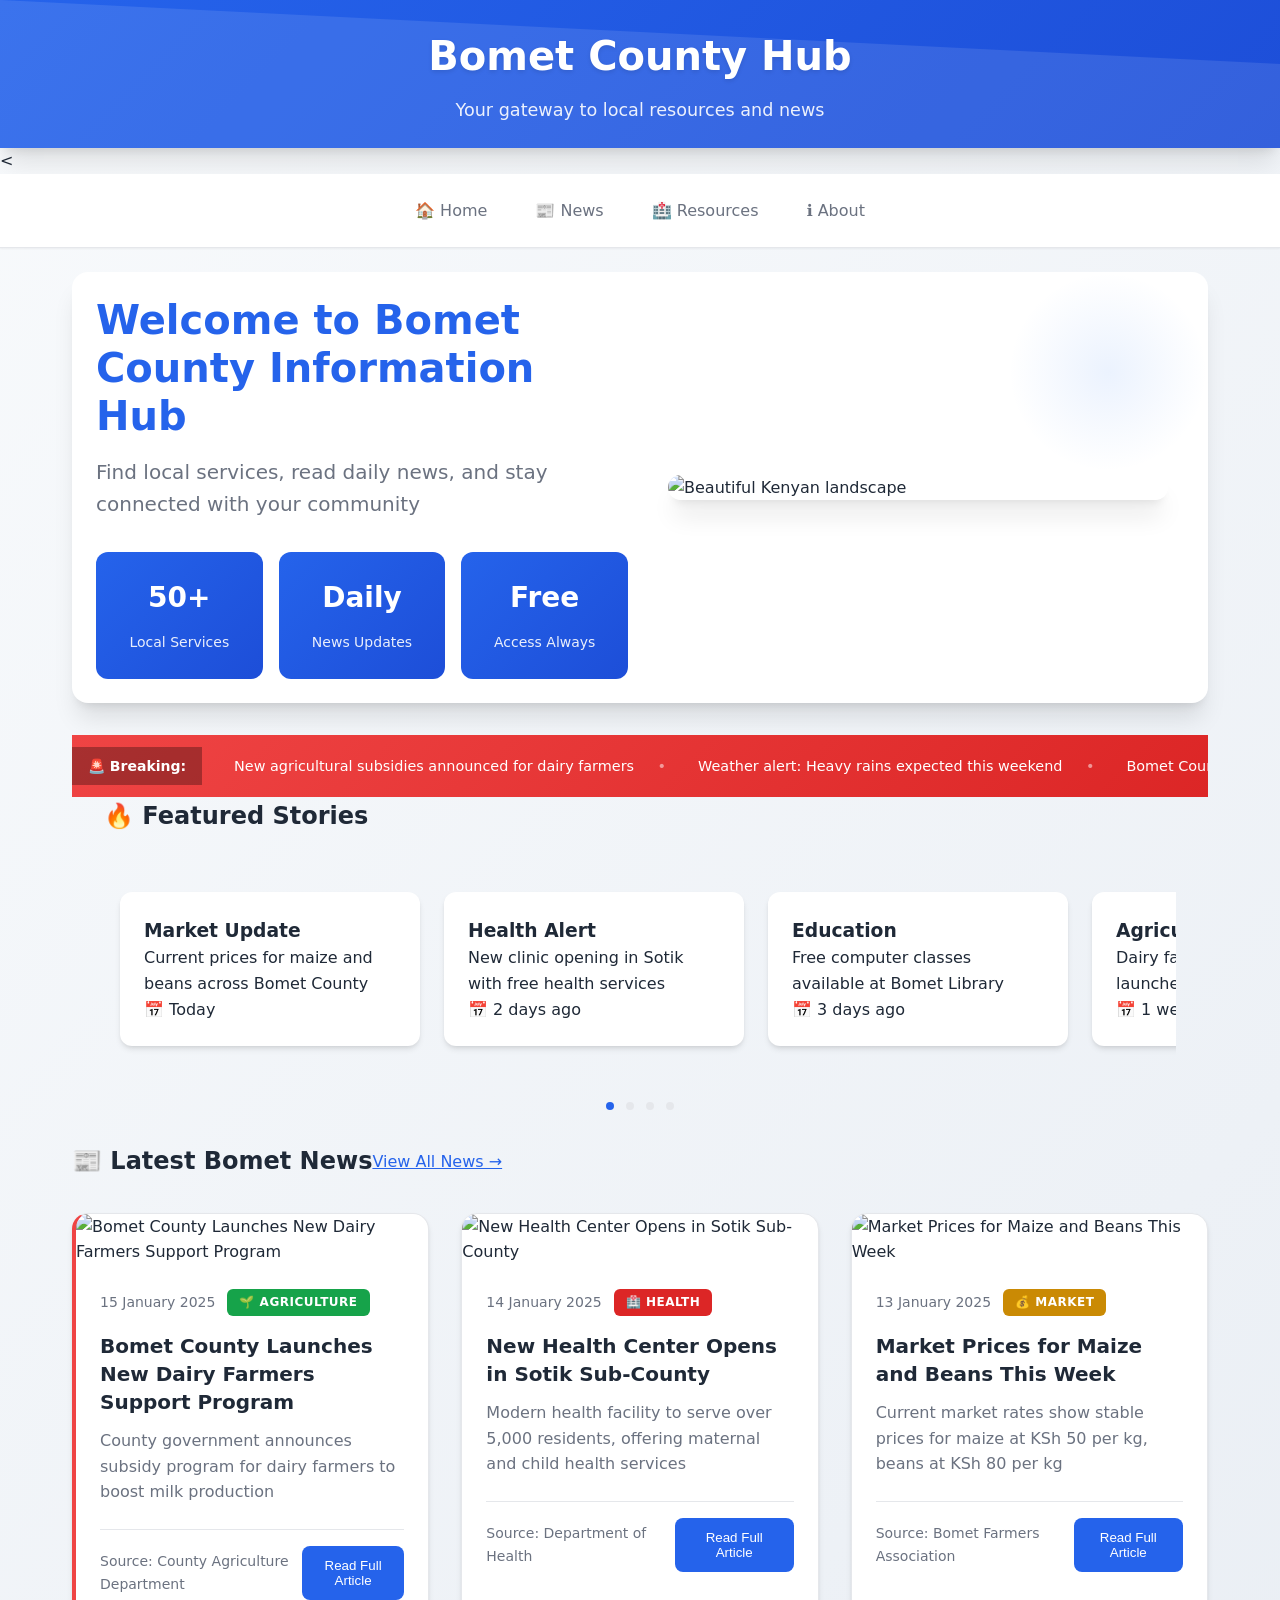
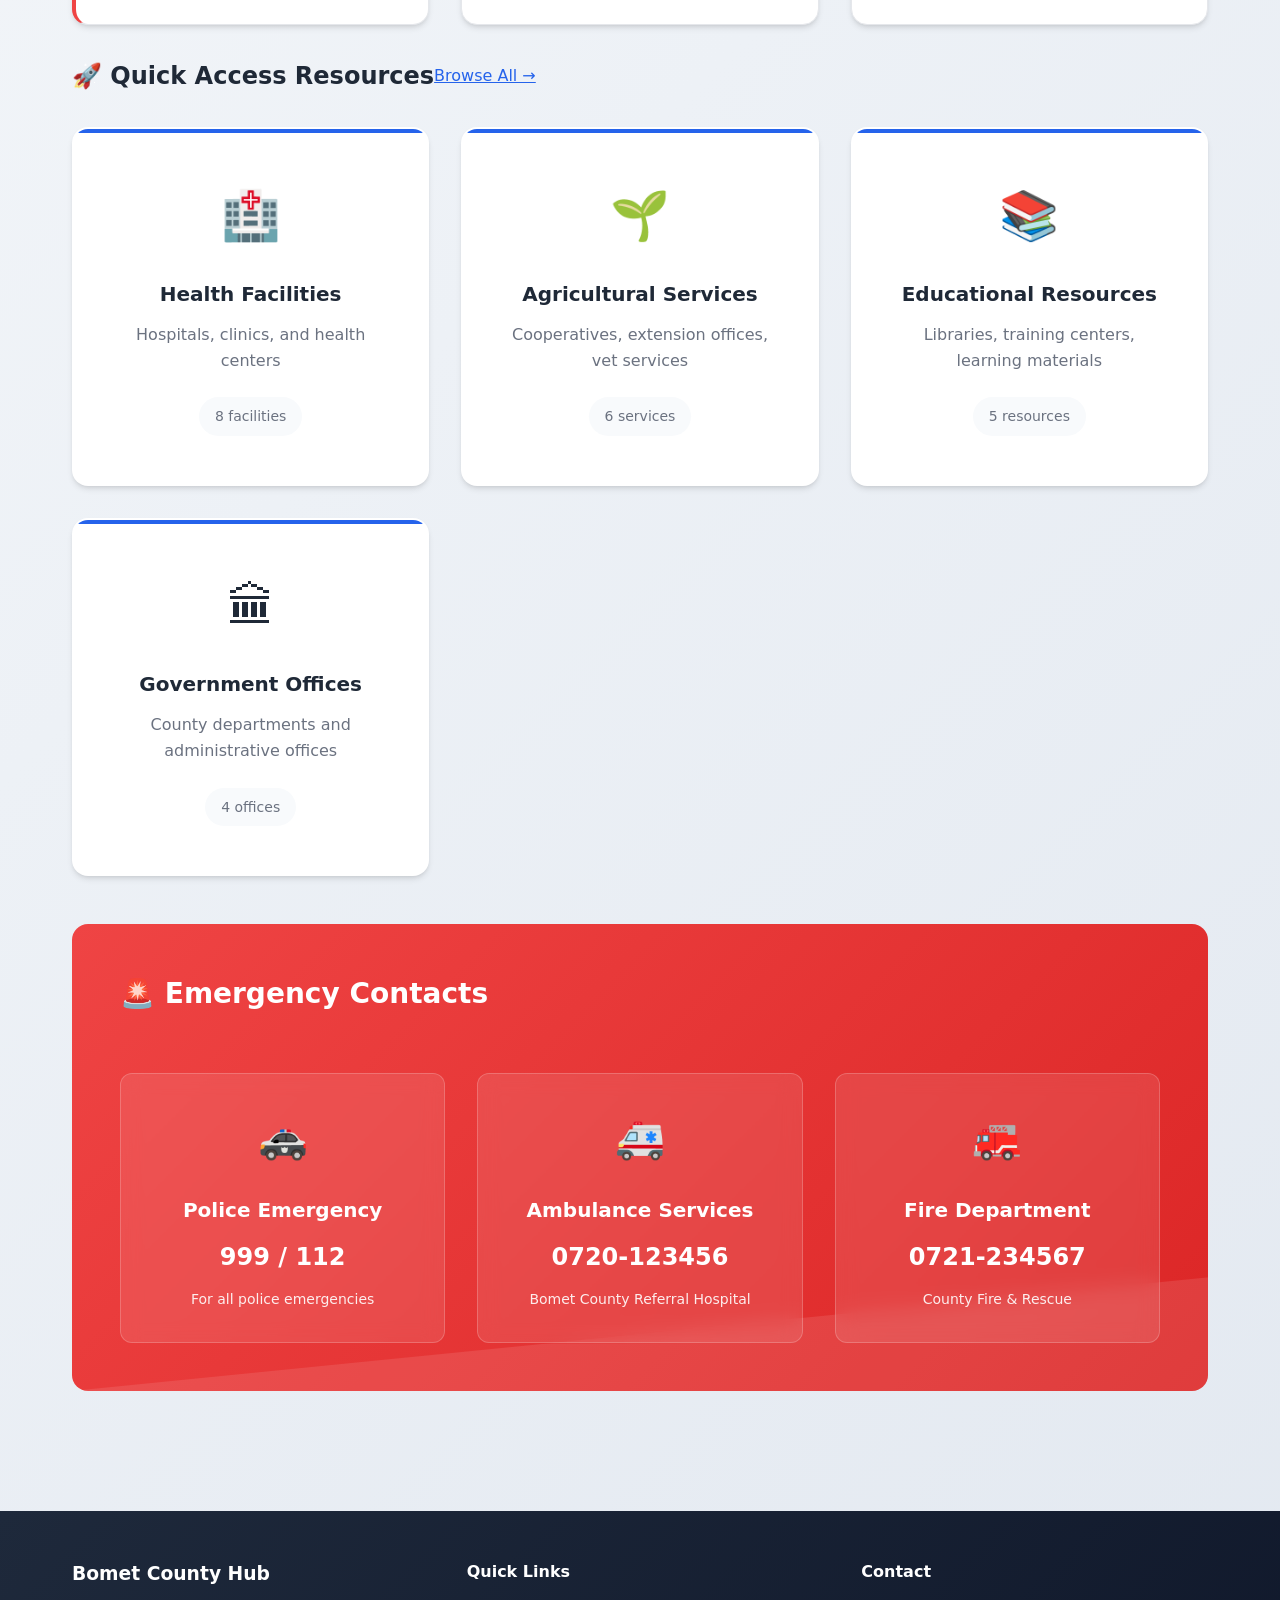
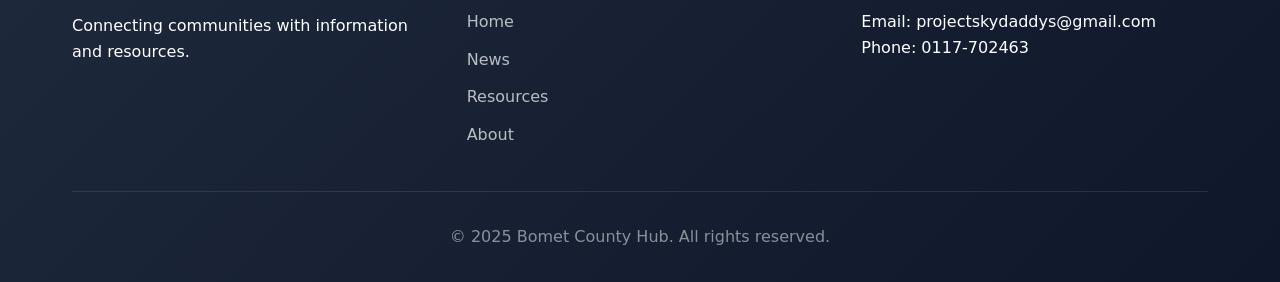
==== commit c4059464: "Update index.html" ====
--- a/index.html
+++ b/index.html
@@ -19,16 +19,25 @@
     </header>
 
     <!-- Navigation -->
-    <nav class="navbar">
-        <div class="container">
+    <<!-- Updated Navbar with Minimized Logo -->
+<nav class="navbar">
+    <div class="container">
+        <div class="navbar-container">
+            <!-- Logo Section (shown when minimized) -->
+            <div class="logo-section minimized-logo">
+                <div class="site-title">Bomet County Hub</div>
+            </div>
+            
+            <!-- Navigation Links -->
             <div class="nav-links">
-                <a href="index.html" class="nav-link active">🏠 Home</a>
+                <a href="index.html" class="nav-link">🏠 Home</a>
                 <a href="news.html" class="nav-link">📰 News</a>
                 <a href="resources.html" class="nav-link">🏥 Resources</a>
                 <a href="about.html" class="nav-link">ℹ About</a>
             </div>
         </div>
-    </nav>
+    </div>
+</nav>
 
     <!-- Main Content -->
     <main class="main-content">
@@ -222,3 +231,4 @@
 </body>
 
 </html>
+
